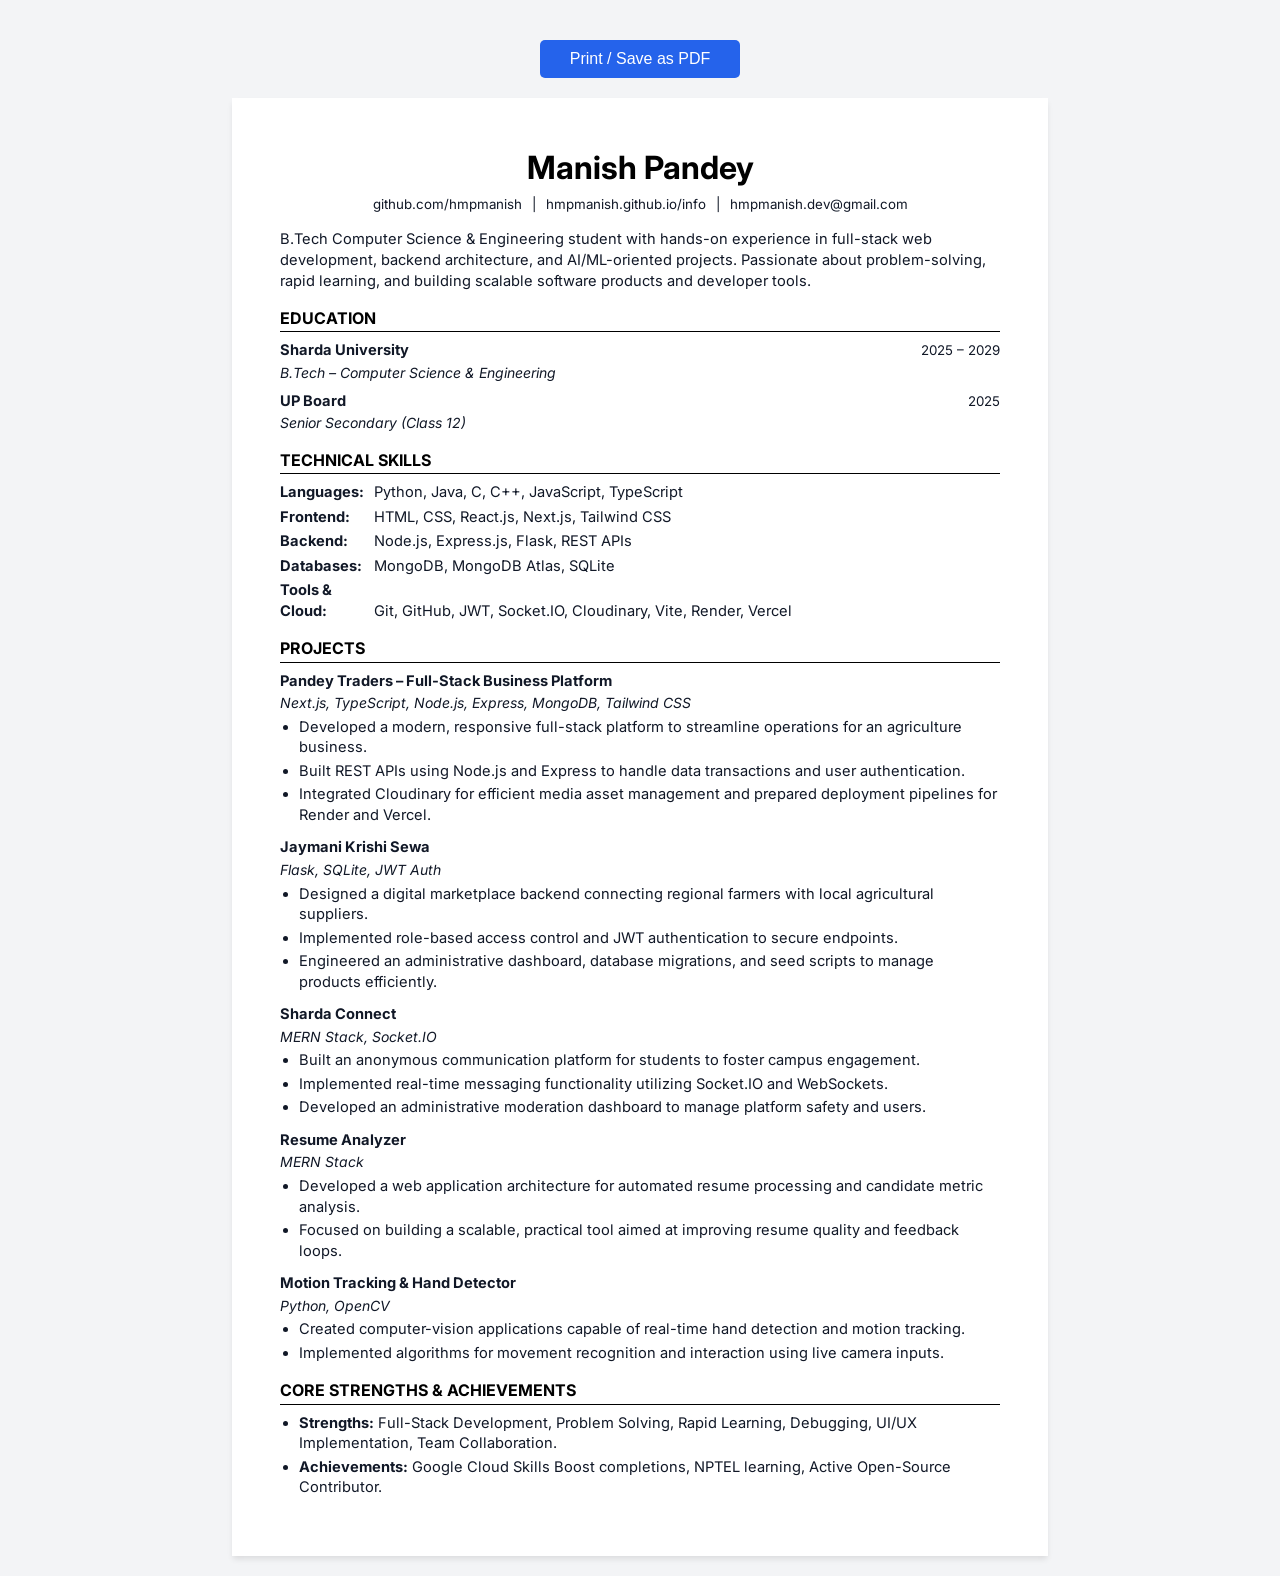
==== resume.html @ 085426d0 "Update portfolio with premium UI and ATS resume" ====
<!DOCTYPE html>
<html lang="en">
<head>
    <meta charset="UTF-8">
    <meta name="viewport" content="width=device-width, initial-scale=1.0">
    <title>Manish Pandey - Resume</title>
    <style>
        /* ATS-Friendly & Print Optimized CSS */
        @import url('https://fonts.googleapis.com/css2?family=Inter:wght@400;600;700&display=swap');

        :root {
            --text-color: #111827;
            --heading-color: #000000;
            --link-color: #2563EB;
        }

        * {
            box-sizing: border-box;
            margin: 0;
            padding: 0;
        }

        body {
            font-family: 'Inter', Arial, sans-serif;
            color: var(--text-color);
            line-height: 1.4;
            font-size: 11pt; /* Ideal for ATS */
            background-color: #f3f4f6;
            padding: 20px;
        }

        .resume-container {
            max-width: 8.5in; /* Standard Letter/A4 width */
            margin: 0 auto;
            background: #ffffff;
            padding: 0.5in 0.5in; /* 0.5 inch margins */
            box-shadow: 0 4px 6px -1px rgba(0, 0, 0, 0.1);
        }

        h1 {
            font-size: 24pt;
            font-weight: 700;
            color: var(--heading-color);
            margin-bottom: 4px;
            text-align: center;
        }

        .contact-info {
            text-align: center;
            font-size: 10pt;
            margin-bottom: 16px;
        }

        .contact-info a {
            color: var(--text-color);
            text-decoration: none;
            margin: 0 6px;
        }

        .contact-info a:hover {
            color: var(--link-color);
            text-decoration: underline;
        }

        .section-heading {
            font-size: 12pt;
            font-weight: 700;
            text-transform: uppercase;
            border-bottom: 1px solid #000;
            margin-top: 16px;
            margin-bottom: 8px;
            padding-bottom: 2px;
            color: var(--heading-color);
        }

        .item-header {
            display: flex;
            justify-content: space-between;
            align-items: baseline;
            margin-bottom: 2px;
        }

        .item-title {
            font-weight: 700;
            font-size: 11pt;
        }

        .item-subtitle {
            font-style: italic;
            font-size: 10.5pt;
        }

        .item-date {
            font-size: 10pt;
            white-space: nowrap;
        }

        ul {
            padding-left: 1.2rem;
            margin-bottom: 10px;
        }

        li {
            margin-bottom: 3px;
        }

        .skills-grid {
            display: grid;
            grid-template-columns: 1fr;
            gap: 4px;
            margin-bottom: 12px;
        }

        .skill-item strong {
            display: inline-block;
            width: 90px;
        }

        .project-item {
            margin-bottom: 12px;
        }

        .print-btn {
            display: block;
            width: 200px;
            margin: 20px auto;
            padding: 10px;
            background: #2563EB;
            color: white;
            text-align: center;
            border: none;
            border-radius: 5px;
            cursor: pointer;
            font-size: 16px;
        }
        .print-btn:hover {
            background: #1d4ed8;
        }

        @media print {
            body {
                background: none;
                padding: 0;
            }
            .resume-container {
                box-shadow: none;
                max-width: 100%;
                width: 100%;
                padding: 0;
                margin: 0;
            }
            .print-btn {
                display: none;
            }
            a {
                color: #000;
                text-decoration: none;
            }
        }
    </style>
</head>
<body>
    <button class="print-btn" onclick="window.print()">Print / Save as PDF</button>

    <div class="resume-container">
        <!-- HEADER -->
        <h1>Manish Pandey</h1>
        <div class="contact-info">
            <a href="https://github.com/hmpmanish" target="_blank">github.com/hmpmanish</a> |
            <a href="https://hmpmanish.github.io/info/" target="_blank">hmpmanish.github.io/info</a> |
            <a href="mailto:hmpmanish.dev@gmail.com">hmpmanish.dev@gmail.com</a>
        </div>

        <!-- SUMMARY -->
        <p style="margin-bottom: 12px;">
            B.Tech Computer Science & Engineering student with hands-on experience in full-stack web development, backend architecture, and AI/ML-oriented projects. Passionate about problem-solving, rapid learning, and building scalable software products and developer tools.
        </p>

        <!-- EDUCATION -->
        <div class="section-heading">Education</div>
        
        <div class="item-header">
            <span class="item-title">Sharda University</span>
            <span class="item-date">2025 &ndash; 2029</span>
        </div>
        <div class="item-subtitle" style="margin-bottom: 8px;">B.Tech &ndash; Computer Science & Engineering</div>

        <div class="item-header">
            <span class="item-title">UP Board</span>
            <span class="item-date">2025</span>
        </div>
        <div class="item-subtitle" style="margin-bottom: 4px;">Senior Secondary (Class 12)</div>

        <!-- TECHNICAL SKILLS -->
        <div class="section-heading">Technical Skills</div>
        <div class="skills-grid">
            <div class="skill-item"><strong>Languages:</strong> Python, Java, C, C++, JavaScript, TypeScript</div>
            <div class="skill-item"><strong>Frontend:</strong> HTML, CSS, React.js, Next.js, Tailwind CSS</div>
            <div class="skill-item"><strong>Backend:</strong> Node.js, Express.js, Flask, REST APIs</div>
            <div class="skill-item"><strong>Databases:</strong> MongoDB, MongoDB Atlas, SQLite</div>
            <div class="skill-item"><strong>Tools & Cloud:</strong> Git, GitHub, JWT, Socket.IO, Cloudinary, Vite, Render, Vercel</div>
        </div>

        <!-- PROJECTS -->
        <div class="section-heading">Projects</div>

        <div class="project-item">
            <div class="item-header">
                <span class="item-title">Pandey Traders &ndash; Full-Stack Business Platform</span>
            </div>
            <div class="item-subtitle" style="margin-bottom: 4px;">Next.js, TypeScript, Node.js, Express, MongoDB, Tailwind CSS</div>
            <ul>
                <li>Developed a modern, responsive full-stack platform to streamline operations for an agriculture business.</li>
                <li>Built REST APIs using Node.js and Express to handle data transactions and user authentication.</li>
                <li>Integrated Cloudinary for efficient media asset management and prepared deployment pipelines for Render and Vercel.</li>
            </ul>
        </div>

        <div class="project-item">
            <div class="item-header">
                <span class="item-title">Jaymani Krishi Sewa</span>
            </div>
            <div class="item-subtitle" style="margin-bottom: 4px;">Flask, SQLite, JWT Auth</div>
            <ul>
                <li>Designed a digital marketplace backend connecting regional farmers with local agricultural suppliers.</li>
                <li>Implemented role-based access control and JWT authentication to secure endpoints.</li>
                <li>Engineered an administrative dashboard, database migrations, and seed scripts to manage products efficiently.</li>
            </ul>
        </div>

        <div class="project-item">
            <div class="item-header">
                <span class="item-title">Sharda Connect</span>
            </div>
            <div class="item-subtitle" style="margin-bottom: 4px;">MERN Stack, Socket.IO</div>
            <ul>
                <li>Built an anonymous communication platform for students to foster campus engagement.</li>
                <li>Implemented real-time messaging functionality utilizing Socket.IO and WebSockets.</li>
                <li>Developed an administrative moderation dashboard to manage platform safety and users.</li>
            </ul>
        </div>

        <div class="project-item">
            <div class="item-header">
                <span class="item-title">Resume Analyzer</span>
            </div>
            <div class="item-subtitle" style="margin-bottom: 4px;">MERN Stack</div>
            <ul>
                <li>Developed a web application architecture for automated resume processing and candidate metric analysis.</li>
                <li>Focused on building a scalable, practical tool aimed at improving resume quality and feedback loops.</li>
            </ul>
        </div>

        <div class="project-item">
            <div class="item-header">
                <span class="item-title">Motion Tracking & Hand Detector</span>
            </div>
            <div class="item-subtitle" style="margin-bottom: 4px;">Python, OpenCV</div>
            <ul>
                <li>Created computer-vision applications capable of real-time hand detection and motion tracking.</li>
                <li>Implemented algorithms for movement recognition and interaction using live camera inputs.</li>
            </ul>
        </div>

        <!-- CORE STRENGTHS & ACHIEVEMENTS -->
        <div class="section-heading">Core Strengths & Achievements</div>
        <ul>
            <li><strong>Strengths:</strong> Full-Stack Development, Problem Solving, Rapid Learning, Debugging, UI/UX Implementation, Team Collaboration.</li>
            <li><strong>Achievements:</strong> Google Cloud Skills Boost completions, NPTEL learning, Active Open-Source Contributor.</li>
        </ul>

    </div>
</body>
</html>
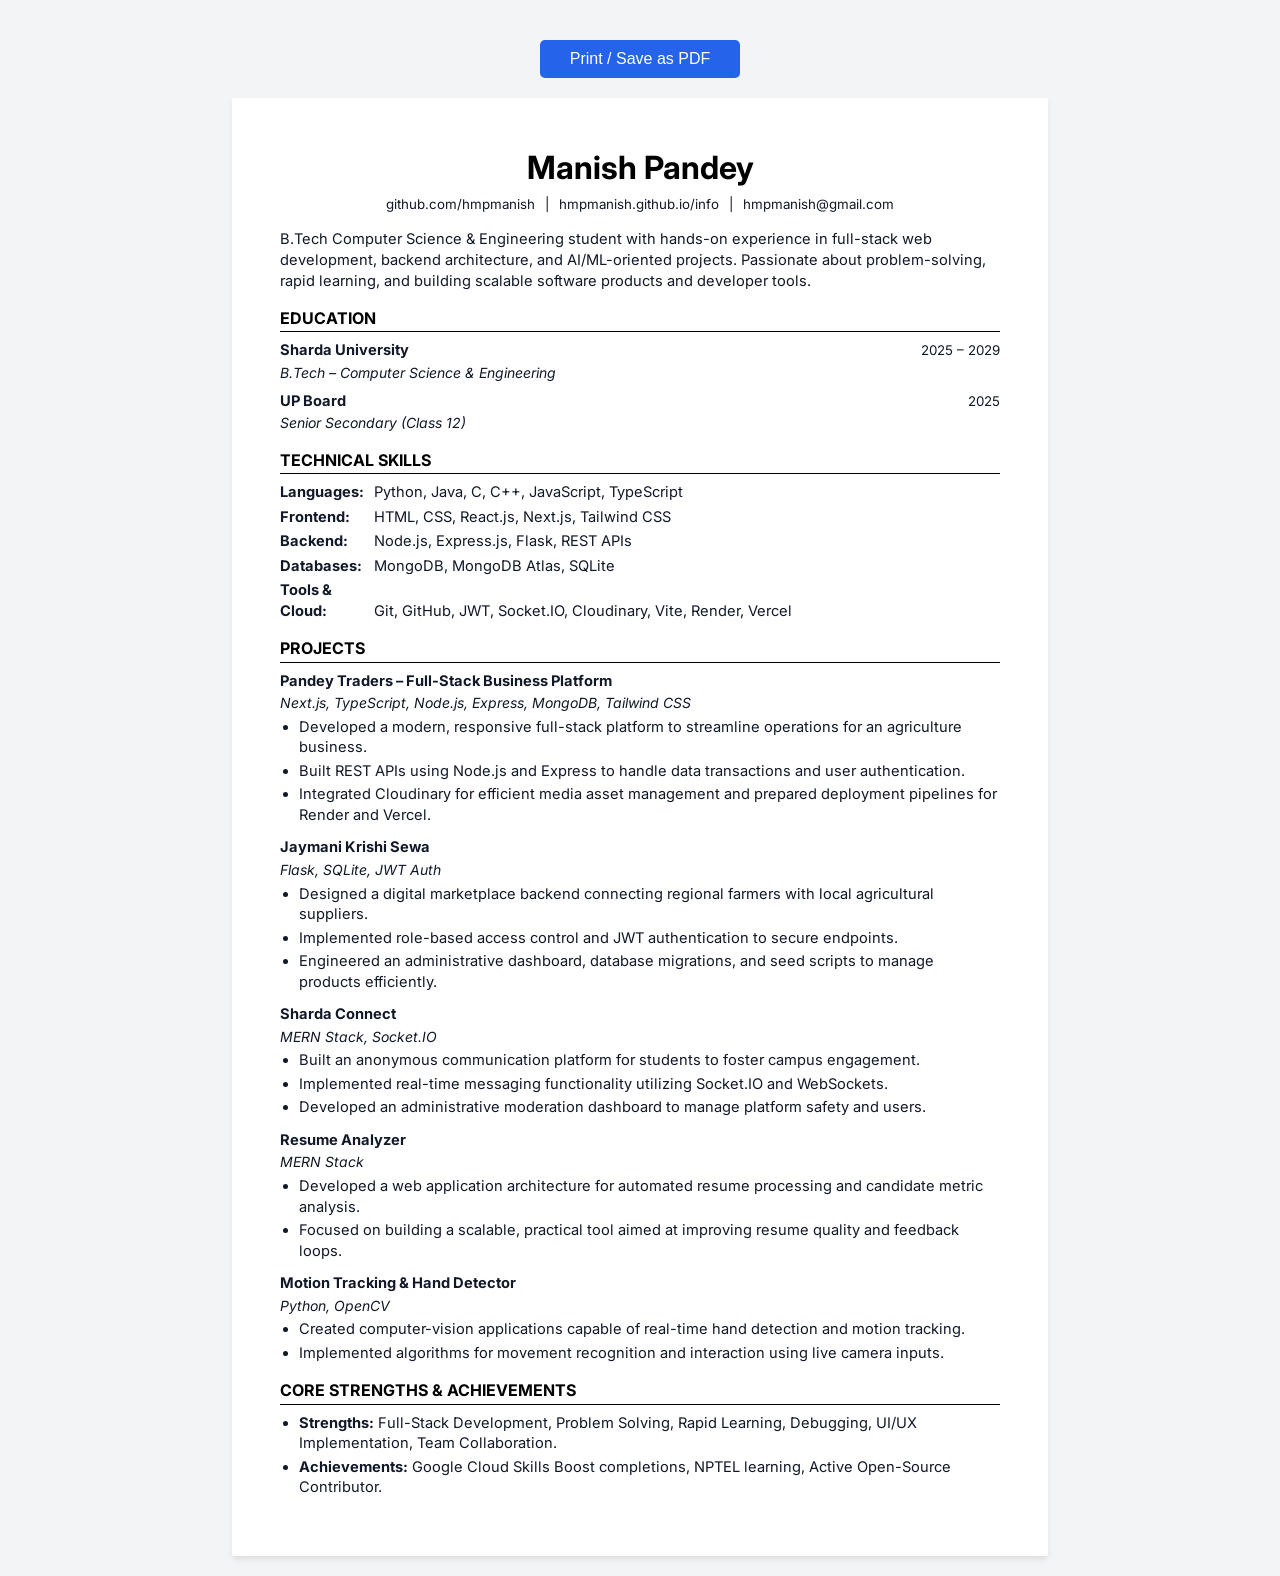
==== commit a67fd479: "Remove fake data, use real GitHub OpenGraph images, and fix email consistency" ====
--- a/resume.html
+++ b/resume.html
@@ -1,274 +1,274 @@
-<!DOCTYPE html>
-<html lang="en">
-<head>
-    <meta charset="UTF-8">
-    <meta name="viewport" content="width=device-width, initial-scale=1.0">
-    <title>Manish Pandey - Resume</title>
-    <style>
-        /* ATS-Friendly & Print Optimized CSS */
-        @import url('https://fonts.googleapis.com/css2?family=Inter:wght@400;600;700&display=swap');
-
-        :root {
-            --text-color: #111827;
-            --heading-color: #000000;
-            --link-color: #2563EB;
-        }
-
-        * {
-            box-sizing: border-box;
-            margin: 0;
-            padding: 0;
-        }
-
-        body {
-            font-family: 'Inter', Arial, sans-serif;
-            color: var(--text-color);
-            line-height: 1.4;
-            font-size: 11pt; /* Ideal for ATS */
-            background-color: #f3f4f6;
-            padding: 20px;
-        }
-
-        .resume-container {
-            max-width: 8.5in; /* Standard Letter/A4 width */
-            margin: 0 auto;
-            background: #ffffff;
-            padding: 0.5in 0.5in; /* 0.5 inch margins */
-            box-shadow: 0 4px 6px -1px rgba(0, 0, 0, 0.1);
-        }
-
-        h1 {
-            font-size: 24pt;
-            font-weight: 700;
-            color: var(--heading-color);
-            margin-bottom: 4px;
-            text-align: center;
-        }
-
-        .contact-info {
-            text-align: center;
-            font-size: 10pt;
-            margin-bottom: 16px;
-        }
-
-        .contact-info a {
-            color: var(--text-color);
-            text-decoration: none;
-            margin: 0 6px;
-        }
-
-        .contact-info a:hover {
-            color: var(--link-color);
-            text-decoration: underline;
-        }
-
-        .section-heading {
-            font-size: 12pt;
-            font-weight: 700;
-            text-transform: uppercase;
-            border-bottom: 1px solid #000;
-            margin-top: 16px;
-            margin-bottom: 8px;
-            padding-bottom: 2px;
-            color: var(--heading-color);
-        }
-
-        .item-header {
-            display: flex;
-            justify-content: space-between;
-            align-items: baseline;
-            margin-bottom: 2px;
-        }
-
-        .item-title {
-            font-weight: 700;
-            font-size: 11pt;
-        }
-
-        .item-subtitle {
-            font-style: italic;
-            font-size: 10.5pt;
-        }
-
-        .item-date {
-            font-size: 10pt;
-            white-space: nowrap;
-        }
-
-        ul {
-            padding-left: 1.2rem;
-            margin-bottom: 10px;
-        }
-
-        li {
-            margin-bottom: 3px;
-        }
-
-        .skills-grid {
-            display: grid;
-            grid-template-columns: 1fr;
-            gap: 4px;
-            margin-bottom: 12px;
-        }
-
-        .skill-item strong {
-            display: inline-block;
-            width: 90px;
-        }
-
-        .project-item {
-            margin-bottom: 12px;
-        }
-
-        .print-btn {
-            display: block;
-            width: 200px;
-            margin: 20px auto;
-            padding: 10px;
-            background: #2563EB;
-            color: white;
-            text-align: center;
-            border: none;
-            border-radius: 5px;
-            cursor: pointer;
-            font-size: 16px;
-        }
-        .print-btn:hover {
-            background: #1d4ed8;
-        }
-
-        @media print {
-            body {
-                background: none;
-                padding: 0;
-            }
-            .resume-container {
-                box-shadow: none;
-                max-width: 100%;
-                width: 100%;
-                padding: 0;
-                margin: 0;
-            }
-            .print-btn {
-                display: none;
-            }
-            a {
-                color: #000;
-                text-decoration: none;
-            }
-        }
-    </style>
-</head>
-<body>
-    <button class="print-btn" onclick="window.print()">Print / Save as PDF</button>
-
-    <div class="resume-container">
-        <!-- HEADER -->
-        <h1>Manish Pandey</h1>
-        <div class="contact-info">
-            <a href="https://github.com/hmpmanish" target="_blank">github.com/hmpmanish</a> |
-            <a href="https://hmpmanish.github.io/info/" target="_blank">hmpmanish.github.io/info</a> |
-            <a href="mailto:hmpmanish.dev@gmail.com">hmpmanish.dev@gmail.com</a>
-        </div>
-
-        <!-- SUMMARY -->
-        <p style="margin-bottom: 12px;">
-            B.Tech Computer Science & Engineering student with hands-on experience in full-stack web development, backend architecture, and AI/ML-oriented projects. Passionate about problem-solving, rapid learning, and building scalable software products and developer tools.
-        </p>
-
-        <!-- EDUCATION -->
-        <div class="section-heading">Education</div>
-        
-        <div class="item-header">
-            <span class="item-title">Sharda University</span>
-            <span class="item-date">2025 &ndash; 2029</span>
-        </div>
-        <div class="item-subtitle" style="margin-bottom: 8px;">B.Tech &ndash; Computer Science & Engineering</div>
-
-        <div class="item-header">
-            <span class="item-title">UP Board</span>
-            <span class="item-date">2025</span>
-        </div>
-        <div class="item-subtitle" style="margin-bottom: 4px;">Senior Secondary (Class 12)</div>
-
-        <!-- TECHNICAL SKILLS -->
-        <div class="section-heading">Technical Skills</div>
-        <div class="skills-grid">
-            <div class="skill-item"><strong>Languages:</strong> Python, Java, C, C++, JavaScript, TypeScript</div>
-            <div class="skill-item"><strong>Frontend:</strong> HTML, CSS, React.js, Next.js, Tailwind CSS</div>
-            <div class="skill-item"><strong>Backend:</strong> Node.js, Express.js, Flask, REST APIs</div>
-            <div class="skill-item"><strong>Databases:</strong> MongoDB, MongoDB Atlas, SQLite</div>
-            <div class="skill-item"><strong>Tools & Cloud:</strong> Git, GitHub, JWT, Socket.IO, Cloudinary, Vite, Render, Vercel</div>
-        </div>
-
-        <!-- PROJECTS -->
-        <div class="section-heading">Projects</div>
-
-        <div class="project-item">
-            <div class="item-header">
-                <span class="item-title">Pandey Traders &ndash; Full-Stack Business Platform</span>
-            </div>
-            <div class="item-subtitle" style="margin-bottom: 4px;">Next.js, TypeScript, Node.js, Express, MongoDB, Tailwind CSS</div>
-            <ul>
-                <li>Developed a modern, responsive full-stack platform to streamline operations for an agriculture business.</li>
-                <li>Built REST APIs using Node.js and Express to handle data transactions and user authentication.</li>
-                <li>Integrated Cloudinary for efficient media asset management and prepared deployment pipelines for Render and Vercel.</li>
-            </ul>
-        </div>
-
-        <div class="project-item">
-            <div class="item-header">
-                <span class="item-title">Jaymani Krishi Sewa</span>
-            </div>
-            <div class="item-subtitle" style="margin-bottom: 4px;">Flask, SQLite, JWT Auth</div>
-            <ul>
-                <li>Designed a digital marketplace backend connecting regional farmers with local agricultural suppliers.</li>
-                <li>Implemented role-based access control and JWT authentication to secure endpoints.</li>
-                <li>Engineered an administrative dashboard, database migrations, and seed scripts to manage products efficiently.</li>
-            </ul>
-        </div>
-
-        <div class="project-item">
-            <div class="item-header">
-                <span class="item-title">Sharda Connect</span>
-            </div>
-            <div class="item-subtitle" style="margin-bottom: 4px;">MERN Stack, Socket.IO</div>
-            <ul>
-                <li>Built an anonymous communication platform for students to foster campus engagement.</li>
-                <li>Implemented real-time messaging functionality utilizing Socket.IO and WebSockets.</li>
-                <li>Developed an administrative moderation dashboard to manage platform safety and users.</li>
-            </ul>
-        </div>
-
-        <div class="project-item">
-            <div class="item-header">
-                <span class="item-title">Resume Analyzer</span>
-            </div>
-            <div class="item-subtitle" style="margin-bottom: 4px;">MERN Stack</div>
-            <ul>
-                <li>Developed a web application architecture for automated resume processing and candidate metric analysis.</li>
-                <li>Focused on building a scalable, practical tool aimed at improving resume quality and feedback loops.</li>
-            </ul>
-        </div>
-
-        <div class="project-item">
-            <div class="item-header">
-                <span class="item-title">Motion Tracking & Hand Detector</span>
-            </div>
-            <div class="item-subtitle" style="margin-bottom: 4px;">Python, OpenCV</div>
-            <ul>
-                <li>Created computer-vision applications capable of real-time hand detection and motion tracking.</li>
-                <li>Implemented algorithms for movement recognition and interaction using live camera inputs.</li>
-            </ul>
-        </div>
-
-        <!-- CORE STRENGTHS & ACHIEVEMENTS -->
-        <div class="section-heading">Core Strengths & Achievements</div>
-        <ul>
-            <li><strong>Strengths:</strong> Full-Stack Development, Problem Solving, Rapid Learning, Debugging, UI/UX Implementation, Team Collaboration.</li>
-            <li><strong>Achievements:</strong> Google Cloud Skills Boost completions, NPTEL learning, Active Open-Source Contributor.</li>
-        </ul>
-
-    </div>
-</body>
-</html>
+<!DOCTYPE html>
+<html lang="en">
+<head>
+    <meta charset="UTF-8">
+    <meta name="viewport" content="width=device-width, initial-scale=1.0">
+    <title>Manish Pandey - Resume</title>
+    <style>
+        /* ATS-Friendly & Print Optimized CSS */
+        @import url('https://fonts.googleapis.com/css2?family=Inter:wght@400;600;700&display=swap');
+
+        :root {
+            --text-color: #111827;
+            --heading-color: #000000;
+            --link-color: #2563EB;
+        }
+
+        * {
+            box-sizing: border-box;
+            margin: 0;
+            padding: 0;
+        }
+
+        body {
+            font-family: 'Inter', Arial, sans-serif;
+            color: var(--text-color);
+            line-height: 1.4;
+            font-size: 11pt; /* Ideal for ATS */
+            background-color: #f3f4f6;
+            padding: 20px;
+        }
+
+        .resume-container {
+            max-width: 8.5in; /* Standard Letter/A4 width */
+            margin: 0 auto;
+            background: #ffffff;
+            padding: 0.5in 0.5in; /* 0.5 inch margins */
+            box-shadow: 0 4px 6px -1px rgba(0, 0, 0, 0.1);
+        }
+
+        h1 {
+            font-size: 24pt;
+            font-weight: 700;
+            color: var(--heading-color);
+            margin-bottom: 4px;
+            text-align: center;
+        }
+
+        .contact-info {
+            text-align: center;
+            font-size: 10pt;
+            margin-bottom: 16px;
+        }
+
+        .contact-info a {
+            color: var(--text-color);
+            text-decoration: none;
+            margin: 0 6px;
+        }
+
+        .contact-info a:hover {
+            color: var(--link-color);
+            text-decoration: underline;
+        }
+
+        .section-heading {
+            font-size: 12pt;
+            font-weight: 700;
+            text-transform: uppercase;
+            border-bottom: 1px solid #000;
+            margin-top: 16px;
+            margin-bottom: 8px;
+            padding-bottom: 2px;
+            color: var(--heading-color);
+        }
+
+        .item-header {
+            display: flex;
+            justify-content: space-between;
+            align-items: baseline;
+            margin-bottom: 2px;
+        }
+
+        .item-title {
+            font-weight: 700;
+            font-size: 11pt;
+        }
+
+        .item-subtitle {
+            font-style: italic;
+            font-size: 10.5pt;
+        }
+
+        .item-date {
+            font-size: 10pt;
+            white-space: nowrap;
+        }
+
+        ul {
+            padding-left: 1.2rem;
+            margin-bottom: 10px;
+        }
+
+        li {
+            margin-bottom: 3px;
+        }
+
+        .skills-grid {
+            display: grid;
+            grid-template-columns: 1fr;
+            gap: 4px;
+            margin-bottom: 12px;
+        }
+
+        .skill-item strong {
+            display: inline-block;
+            width: 90px;
+        }
+
+        .project-item {
+            margin-bottom: 12px;
+        }
+
+        .print-btn {
+            display: block;
+            width: 200px;
+            margin: 20px auto;
+            padding: 10px;
+            background: #2563EB;
+            color: white;
+            text-align: center;
+            border: none;
+            border-radius: 5px;
+            cursor: pointer;
+            font-size: 16px;
+        }
+        .print-btn:hover {
+            background: #1d4ed8;
+        }
+
+        @media print {
+            body {
+                background: none;
+                padding: 0;
+            }
+            .resume-container {
+                box-shadow: none;
+                max-width: 100%;
+                width: 100%;
+                padding: 0;
+                margin: 0;
+            }
+            .print-btn {
+                display: none;
+            }
+            a {
+                color: #000;
+                text-decoration: none;
+            }
+        }
+    </style>
+</head>
+<body>
+    <button class="print-btn" onclick="window.print()">Print / Save as PDF</button>
+
+    <div class="resume-container">
+        <!-- HEADER -->
+        <h1>Manish Pandey</h1>
+        <div class="contact-info">
+            <a href="https://github.com/hmpmanish" target="_blank">github.com/hmpmanish</a> |
+            <a href="https://hmpmanish.github.io/info/" target="_blank">hmpmanish.github.io/info</a> |
+            <a href="mailto:hmpmanish@gmail.com">hmpmanish@gmail.com</a>
+        </div>
+
+        <!-- SUMMARY -->
+        <p style="margin-bottom: 12px;">
+            B.Tech Computer Science & Engineering student with hands-on experience in full-stack web development, backend architecture, and AI/ML-oriented projects. Passionate about problem-solving, rapid learning, and building scalable software products and developer tools.
+        </p>
+
+        <!-- EDUCATION -->
+        <div class="section-heading">Education</div>
+        
+        <div class="item-header">
+            <span class="item-title">Sharda University</span>
+            <span class="item-date">2025 &ndash; 2029</span>
+        </div>
+        <div class="item-subtitle" style="margin-bottom: 8px;">B.Tech &ndash; Computer Science & Engineering</div>
+
+        <div class="item-header">
+            <span class="item-title">UP Board</span>
+            <span class="item-date">2025</span>
+        </div>
+        <div class="item-subtitle" style="margin-bottom: 4px;">Senior Secondary (Class 12)</div>
+
+        <!-- TECHNICAL SKILLS -->
+        <div class="section-heading">Technical Skills</div>
+        <div class="skills-grid">
+            <div class="skill-item"><strong>Languages:</strong> Python, Java, C, C++, JavaScript, TypeScript</div>
+            <div class="skill-item"><strong>Frontend:</strong> HTML, CSS, React.js, Next.js, Tailwind CSS</div>
+            <div class="skill-item"><strong>Backend:</strong> Node.js, Express.js, Flask, REST APIs</div>
+            <div class="skill-item"><strong>Databases:</strong> MongoDB, MongoDB Atlas, SQLite</div>
+            <div class="skill-item"><strong>Tools & Cloud:</strong> Git, GitHub, JWT, Socket.IO, Cloudinary, Vite, Render, Vercel</div>
+        </div>
+
+        <!-- PROJECTS -->
+        <div class="section-heading">Projects</div>
+
+        <div class="project-item">
+            <div class="item-header">
+                <span class="item-title">Pandey Traders &ndash; Full-Stack Business Platform</span>
+            </div>
+            <div class="item-subtitle" style="margin-bottom: 4px;">Next.js, TypeScript, Node.js, Express, MongoDB, Tailwind CSS</div>
+            <ul>
+                <li>Developed a modern, responsive full-stack platform to streamline operations for an agriculture business.</li>
+                <li>Built REST APIs using Node.js and Express to handle data transactions and user authentication.</li>
+                <li>Integrated Cloudinary for efficient media asset management and prepared deployment pipelines for Render and Vercel.</li>
+            </ul>
+        </div>
+
+        <div class="project-item">
+            <div class="item-header">
+                <span class="item-title">Jaymani Krishi Sewa</span>
+            </div>
+            <div class="item-subtitle" style="margin-bottom: 4px;">Flask, SQLite, JWT Auth</div>
+            <ul>
+                <li>Designed a digital marketplace backend connecting regional farmers with local agricultural suppliers.</li>
+                <li>Implemented role-based access control and JWT authentication to secure endpoints.</li>
+                <li>Engineered an administrative dashboard, database migrations, and seed scripts to manage products efficiently.</li>
+            </ul>
+        </div>
+
+        <div class="project-item">
+            <div class="item-header">
+                <span class="item-title">Sharda Connect</span>
+            </div>
+            <div class="item-subtitle" style="margin-bottom: 4px;">MERN Stack, Socket.IO</div>
+            <ul>
+                <li>Built an anonymous communication platform for students to foster campus engagement.</li>
+                <li>Implemented real-time messaging functionality utilizing Socket.IO and WebSockets.</li>
+                <li>Developed an administrative moderation dashboard to manage platform safety and users.</li>
+            </ul>
+        </div>
+
+        <div class="project-item">
+            <div class="item-header">
+                <span class="item-title">Resume Analyzer</span>
+            </div>
+            <div class="item-subtitle" style="margin-bottom: 4px;">MERN Stack</div>
+            <ul>
+                <li>Developed a web application architecture for automated resume processing and candidate metric analysis.</li>
+                <li>Focused on building a scalable, practical tool aimed at improving resume quality and feedback loops.</li>
+            </ul>
+        </div>
+
+        <div class="project-item">
+            <div class="item-header">
+                <span class="item-title">Motion Tracking & Hand Detector</span>
+            </div>
+            <div class="item-subtitle" style="margin-bottom: 4px;">Python, OpenCV</div>
+            <ul>
+                <li>Created computer-vision applications capable of real-time hand detection and motion tracking.</li>
+                <li>Implemented algorithms for movement recognition and interaction using live camera inputs.</li>
+            </ul>
+        </div>
+
+        <!-- CORE STRENGTHS & ACHIEVEMENTS -->
+        <div class="section-heading">Core Strengths & Achievements</div>
+        <ul>
+            <li><strong>Strengths:</strong> Full-Stack Development, Problem Solving, Rapid Learning, Debugging, UI/UX Implementation, Team Collaboration.</li>
+            <li><strong>Achievements:</strong> Google Cloud Skills Boost completions, NPTEL learning, Active Open-Source Contributor.</li>
+        </ul>
+
+    </div>
+</body>
+</html>
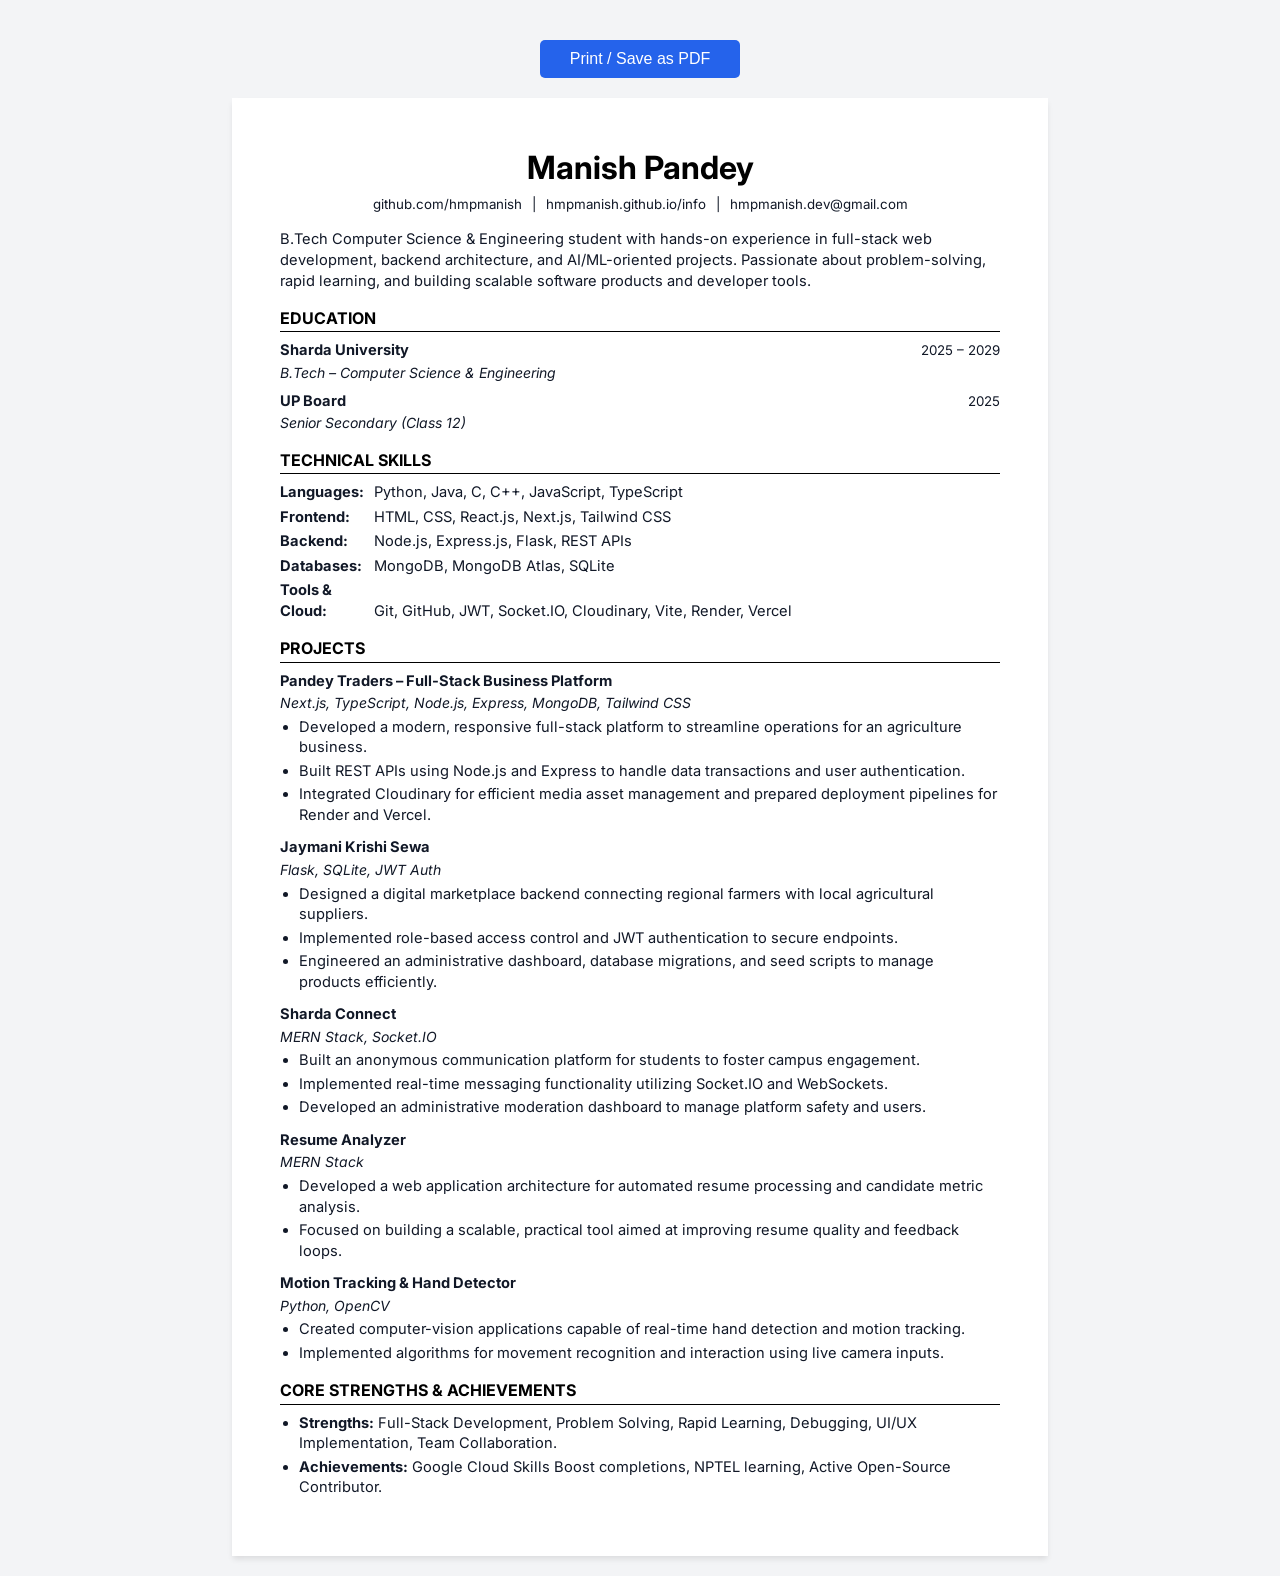
==== commit 1678dca2: "Update email to hmpmanish.dev@gmail.com" ====
--- a/resume.html
+++ b/resume.html
@@ -168,7 +168,7 @@
         <div class="contact-info">
             <a href="https://github.com/hmpmanish" target="_blank">github.com/hmpmanish</a> |
             <a href="https://hmpmanish.github.io/info/" target="_blank">hmpmanish.github.io/info</a> |
-            <a href="mailto:hmpmanish@gmail.com">hmpmanish@gmail.com</a>
+            <a href="mailto:hmpmanish.dev@gmail.com">hmpmanish.dev@gmail.com</a>
         </div>
 
         <!-- SUMMARY -->
